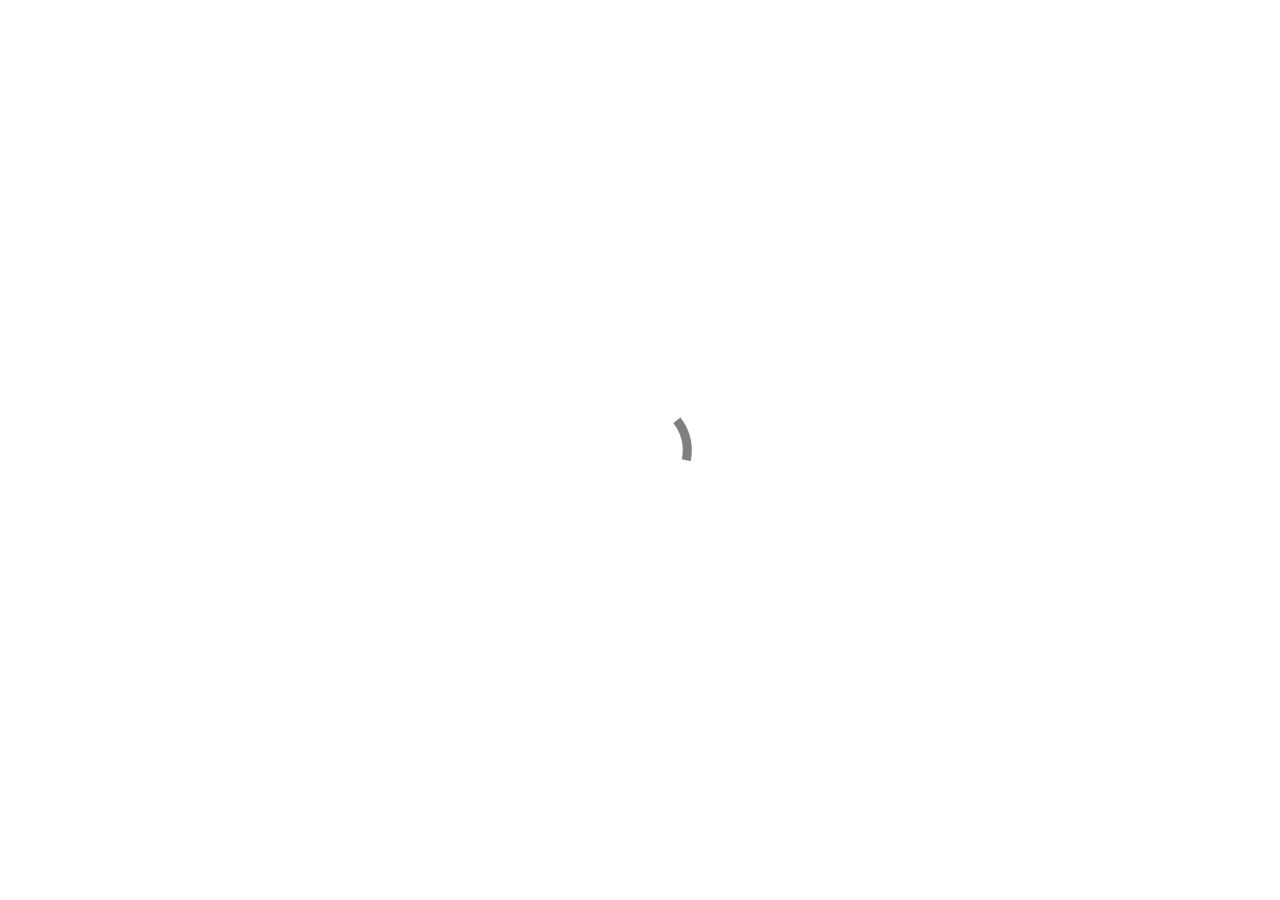
==== blog.html @ 2c0ac7b4 "First draft" ====
<!doctype html>
<html>
<head>
    <meta charset="utf-8">
    <meta name="keywords" content="">
    <meta name="description" content="">
    <meta name="viewport" content="width=device-width, initial-scale=1.0, viewport-fit=cover">
	<link rel="canonical" href="https://dev.pexip.com/blog.html">
	<meta name="robots" content="index, follow">
    <link rel="shortcut icon" type="image/png" href="favicon.png">
    
	<link rel="stylesheet" type="text/css" href="./css/bootstrap.min.css?7768">
	<link rel="stylesheet" type="text/css" href="style.css?1442">
	<link rel="stylesheet" type="text/css" href="./css/all.min.css">
	
    <title>Blog</title>


    
<!-- Analytics -->
 
<!-- Analytics END -->
    
</head>
<body>

<!-- Preloader -->
<div id="page-loading-blocs-notifaction" class="page-preloader"></div>
<!-- Preloader END -->


<!-- Main container -->
<div class="page-container">
    
<!-- header -->
<div class="bloc l-bloc" id="header">
	<div class="container bloc-sm">
		<div class="row">
			<div class="col">
				<nav class="navbar navbar-light row navbar-expand-md" role="navigation">
					<div class="container-fluid">
						<a class="navbar-brand " href="index.html"><img src="img/pexip_logo.png" alt="Pexip Logo" /></a>
						<button id="nav-toggle" type="button" class="ui-navbar-toggler navbar-toggler border-0 p-0 ms-auto me-md-0" aria-expanded="false" aria-label="Toggle navigation" data-bs-toggle="collapse" data-bs-target=".navbar-8372">
							<span class="navbar-toggler-icon"></span>
						</button>
						<div class="collapse navbar-collapse navbar-8372">
							<ul class="site-navigation nav navbar-nav ms-auto">
								<li class="nav-item">
									<a href="life.html" class="nav-link a-btn">Pexip Life</a>
								</li>
								<li class="nav-item">
									<a href="students.html" class="nav-link">Students</a>
								</li>
								<li class="nav-item">
									<a href="blog.html" class="nav-link">Blog</a>
								</li>
								<li class="nav-item">
									<a href="contact.html" class="nav-link">Contact</a>
								</li>
							</ul>
						</div>
					</div>
				</nav>
			</div>
		</div>
	</div>
</div>
<!-- header END -->

<!-- ScrollToTop Button -->
<a class="bloc-button btn btn-d scrollToTop" onclick="scrollToTarget('1',this)"><svg xmlns="http://www.w3.org/2000/svg" width="22" height="22" viewBox="0 0 32 32"><path class="scroll-to-top-btn-icon" d="M30,22.656l-14-13-14,13"/></svg></a>
<!-- ScrollToTop Button END-->


<!-- footer -->
<div class="bloc bgc-oxford-blue bg-hero d-bloc" id="footer">
	<div class="container bloc-lg">
		<div class="row">
			<div class="col-md-3 col-sm-6 order-lg-0 offset-lg-0 col-lg-3">
				<div><svg xmlns="http://www.w3.org/2000/svg" fill="#FFFFFF" stroke="rgba(0,0,0,0.0)" stroke-linecap="round" stroke-width="0" width="180" height="97" viewBox="0 0 360 97"><path d="M360 16.3646V4.95801H335.27V96.0024H360V84.5985H347.373V16.3646H360Z"></path><path d="M0 16.3646V4.95801H24.7303V96.0024H0V84.5985H12.6266V16.3646H0Z"></path><path d="M57.899 24.4417H70.3357V31.7591C72.7393 27.9977 78.384 22.7717 87.374 22.7717C100.648 22.7717 109.532 33.7465 109.532 50.47C109.532 67.0896 100.648 78.0643 87.374 78.0643C78.4907 78.0643 73.054 73.1531 70.6505 69.0743V78.5846V95.987H57.899V24.4417ZM96.2574 50.3608C96.2574 37.4013 90.6126 32.8022 83.1912 32.8022C75.4576 32.8022 70.021 38.6551 70.021 50.3608C70.021 62.1706 75.455 68.0234 83.1912 68.0234C90.6152 68.026 96.2574 63.427 96.2574 50.3608Z"></path><path d="M117.892 50.4673C117.892 33.8478 128.659 22.873 143.08 22.873C159.7 22.873 169.002 36.3554 167.329 53.6018H130.537C131.06 64.1578 136.704 68.0259 143.392 68.0259C150.814 68.0259 154.263 63.008 156.144 58.6197L167.641 62.904C164.296 70.9523 156.981 78.059 143.288 78.059C127.925 78.059 117.892 67.8178 117.892 50.4673ZM154.682 44.1956C154.263 36.5661 149.664 32.3859 143.08 32.3859C136.808 32.3859 131.897 36.6702 130.956 44.1956H154.682Z"></path><path d="M190.634 49.5254L172.344 24.4414H187.603L192.098 31.2359C194.921 35.4162 196.593 37.9264 198.474 40.6421C200.462 37.9238 202.028 35.5202 204.954 31.2359L209.657 24.4414H223.662L205.266 49.7361L224.916 76.4928H209.446L204.22 68.8633C201.398 64.579 199.307 61.5459 197.322 58.7261C195.126 61.8607 193.142 64.683 190.423 68.7592L185.197 76.4928H171.4L190.634 49.5254Z"></path><path d="M234.007 24.4414H246.655V76.4928H234.007V24.4414Z"></path><path d="M260.972 24.4415H273.409V31.7589C275.812 27.9974 281.457 22.7715 290.447 22.7715C303.721 22.7715 312.605 33.7462 312.605 50.4698C312.605 67.0893 303.721 78.0641 290.447 78.0641C281.564 78.0641 276.127 73.1529 273.724 69.0741V78.5843V95.9868H260.972V24.4415ZM299.33 50.3605C299.33 37.401 293.686 32.802 286.264 32.802C278.531 32.802 273.094 38.6548 273.094 50.3605C273.094 62.1703 278.528 68.0232 286.264 68.0232C293.688 68.0258 299.33 63.4267 299.33 50.3605Z"></path><path d="M240.331 15.8547C244.701 15.8547 248.26 12.2988 248.26 7.92607C248.26 3.55593 244.704 0 240.331 0C235.959 0 232.403 3.55593 232.403 7.92867C232.405 12.2988 235.961 15.8547 240.331 15.8547Z"></path></svg>
				</div>
				<div class="row voffset">
						<div class="col-6 col-sm-2">
							<div class="text-center">
								<a href="https://www.linkedin.com/company/pexip"><span class="icon-white none icon-md fab fa-linkedin"></span></a>
							</div>
						</div>
						<div class="col-6 col-sm-2 col">
							<div class="text-center">
								<a href="https://www.facebook.com/pexip/"><span class="fab fa-facebook-f icon-md icon-white"></span></a>
							</div>
						</div>
						<div class="col-6 col-sm-2">
							<div class="text-center">
								<a href="https://twitter.com/pexip"><span class="fab fa-twitter icon-md icon-white"></span></a>
							</div>
						</div>
						<div class="col-6 col-sm-2">
							<div class="text-center">
								<a href="https://blocsapp.com/"><span class="icon-md icon-white fab fa-youtube"></span></a>
							</div>
						</div>
						<div class="col-lg-2">
							<div class="text-center">
								<a href="mailto:engineering-careers@pexip.com"><span class="far fa-envelope icon-md icon-white"></span></a>
							</div>
						</div>
					</div>
			</div>
			<div class="offset-lg-2 col-lg-7">
					<div class="row">
						<div class="col">
							<img src="img/lazyload-ph.png" data-src="img/No%20BS.png" class="img-fluid mx-auto d-block lazyload" alt="No%20BS" />
							<h4 class="mg-md text-lg-center footer-pexip-way">
								No Bullshit
							</h4>
						</div>
						<div class="col">
							<img src="img/lazyload-ph.png" data-src="img/One%20Team.png" class="img-fluid mx-auto d-block lazyload" alt="One%20Team" />
							<h4 class="mg-md text-lg-center footer-pexip-way">
								One Team
							</h4>
						</div>
					</div>
					<div class="row">
						<div class="col">
							<img src="img/lazyload-ph.png" data-src="img/Freedom%20and%20Responsibility.png" class="img-fluid mx-auto d-block lazyload" alt="Freedom%20and%20Responsibility" />
							<h4 class="mg-md text-lg-center footer-pexip-way">
								Freedom and Responsibility
							</h4>
						</div>
						<div class="col">
							<img src="img/lazyload-ph.png" data-src="img/Fun%20and%20professional.png" class="img-fluid mx-auto d-block lazyload" alt="Fun%20and%20professional" />
							<h4 class="mg-md text-lg-center footer-pexip-way">
								Professional and Fun
							</h4>
						</div>
					</div>
				</div>
		</div>
	</div>
</div>
<!-- footer END -->

</div>
<!-- Main container END -->
    


<!-- Additional JS -->
<script src="./js/bootstrap.bundle.min.js?3637"></script>
<script src="./js/blocs.min.js?1207"></script>
<script src="./js/lazysizes.min.js" defer></script><!-- Additional JS END -->


</body>
</html>
---- style.css ----
/*-----------------------------------------------------------------------------------
	Pexip Engineering Careers
	About: A shiny new Blocs website.
	Author: Mike Hatfield
	Version: 1.0
	Built with Blocs
-----------------------------------------------------------------------------------*/
body{
	margin:0;
	padding:0;
    background:#FFFFFF;
    overflow-x:hidden;
    -webkit-font-smoothing: antialiased;
    -moz-osx-font-smoothing: grayscale;
}
.page-container{overflow: hidden;} /* Prevents unwanted scroll space when scroll FX used. */
a,button{transition: background .3s ease-in-out;outline: none!important;} /* Prevent blue selection glow on Chrome and Safari */
a:hover{text-decoration: none; cursor:pointer;}


/* Preloader */

.page-preloader{position: fixed;top: 0;bottom: 0;width: 100%;z-index:100000;background:#FFFFFF url("img/pageload-spinner.gif") no-repeat center center;animation-name: preloader-fade;animation-delay: 2s;animation-duration: 0.5s;animation-fill-mode: both;}
.preloader-complete{animation-delay:0.1s;}
@keyframes preloader-fade {0% {opacity: 1;visibility: visible;}100% {opacity: 0;visibility: hidden;}}

/* = Web Fonts
-------------------------------------------------------------- */

@font-face {
	font-family:'Whyte-Book';
	src: url('./fonts/Whyte-Book/Whyte-Book.woff2');
	src: url('./fonts/Whyte-Book/Whyte-Book.woff2') format('woff2'),
	url('./fonts/Whyte-Book/Whyte-Book.woff') format('woff'),
	url('./fonts/Whyte-Book/Whyte-Book.eot?#iefix') format('embedded-opentype'),
	url('./fonts/Whyte-Book/Whyte-Book.ttf') format('truetype');
	font-weight: normal;
	font-style: normal;
}

/* = Blocs
-------------------------------------------------------------- */

.bloc{
	width:100%;
	clear:both;
	background: 50% 50% no-repeat;
	padding:0 20px;
	-webkit-background-size: cover;
	-moz-background-size: cover;
	-o-background-size: cover;
	background-size: cover;
	position:relative;
	display:flex;
}
.bloc .container{
	padding-left:0;
	padding-right:0;
	position:relative;
}


/* Sizes */

.bloc-lg{
	padding:100px 20px;
}
.bloc-sm{
	padding:20px;
}


/* Dark theme */

.d-bloc{
	color:rgba(255,255,255,.7);
}
.d-bloc button:hover{
	color:rgba(255,255,255,.9);
}
.d-bloc .icon-round,.d-bloc .icon-square,.d-bloc .icon-rounded,.d-bloc .icon-semi-rounded-a,.d-bloc .icon-semi-rounded-b{
	border-color:rgba(255,255,255,.9);
}
.d-bloc .divider-h span{
	border-color:rgba(255,255,255,.2);
}
.d-bloc .a-btn,.d-bloc .navbar a, .d-bloc a .icon-sm, .d-bloc a .icon-md, .d-bloc a .icon-lg, .d-bloc a .icon-xl, .d-bloc h1 a, .d-bloc h2 a, .d-bloc h3 a, .d-bloc h4 a, .d-bloc h5 a, .d-bloc h6 a, .d-bloc p a{
	color:rgba(255,255,255,.6);
}
.d-bloc .a-btn:hover,.d-bloc .navbar a:hover,.d-bloc a:hover .icon-sm, .d-bloc a:hover .icon-md, .d-bloc a:hover .icon-lg, .d-bloc a:hover .icon-xl, .d-bloc h1 a:hover, .d-bloc h2 a:hover, .d-bloc h3 a:hover, .d-bloc h4 a:hover, .d-bloc h5 a:hover, .d-bloc h6 a:hover, .d-bloc p a:hover{
	color:rgba(255,255,255,1);
}
.d-bloc .navbar-toggle .icon-bar{
	background:rgba(255,255,255,1);
}
.d-bloc .btn-wire,.d-bloc .btn-wire:hover{
	color:rgba(255,255,255,1);
	border-color:rgba(255,255,255,1);
}
.d-bloc .card{
	color:rgba(0,0,0,.5);
}
.d-bloc .card button:hover{
	color:rgba(0,0,0,.7);
}
.d-bloc .card icon{
	border-color:rgba(0,0,0,.7);
}
.d-bloc .card .divider-h span{
	border-color:rgba(0,0,0,.1);
}
.d-bloc .card .a-btn{
	color:rgba(0,0,0,.6);
}
.d-bloc .card .a-btn:hover{
	color:rgba(0,0,0,1);
}
.d-bloc .card .btn-wire, .d-bloc .card .btn-wire:hover{
	color:rgba(0,0,0,.7);
	border-color:rgba(0,0,0,.3);
}


/* Light theme */

.d-bloc .card,.l-bloc{
	color:rgba(0,0,0,.5);
}
.d-bloc .card button:hover,.l-bloc button:hover{
	color:rgba(0,0,0,.7);
}
.l-bloc .icon-round,.l-bloc .icon-square,.l-bloc .icon-rounded,.l-bloc .icon-semi-rounded-a,.l-bloc .icon-semi-rounded-b{
	border-color:rgba(0,0,0,.7);
}
.d-bloc .card .divider-h span,.l-bloc .divider-h span{
	border-color:rgba(0,0,0,.1);
}
.d-bloc .card .a-btn,.l-bloc .a-btn,.l-bloc .navbar a,.l-bloc a .icon-sm, .l-bloc a .icon-md, .l-bloc a .icon-lg, .l-bloc a .icon-xl, .l-bloc h1 a, .l-bloc h2 a, .l-bloc h3 a, .l-bloc h4 a, .l-bloc h5 a, .l-bloc h6 a, .l-bloc p a{
	color:rgba(0,0,0,.6);
}
.d-bloc .card .a-btn:hover,.l-bloc .a-btn:hover,.l-bloc .navbar a:hover, .l-bloc a:hover .icon-sm, .l-bloc a:hover .icon-md, .l-bloc a:hover .icon-lg, .l-bloc a:hover .icon-xl, .l-bloc h1 a:hover, .l-bloc h2 a:hover, .l-bloc h3 a:hover, .l-bloc h4 a:hover, .l-bloc h5 a:hover, .l-bloc h6 a:hover, .l-bloc p a:hover{
	color:rgba(0,0,0,1);
}
.l-bloc .navbar-toggle .icon-bar{
	color:rgba(0,0,0,.6);
}
.d-bloc .card .btn-wire,.d-bloc .card .btn-wire:hover,.l-bloc .btn-wire,.l-bloc .btn-wire:hover{
	color:rgba(0,0,0,.7);
	border-color:rgba(0,0,0,.3);
}

/* Row Margin Offsets */

.voffset{
	margin-top:30px;
}


/* = NavBar
-------------------------------------------------------------- */

/* Handle Multi Level Navigation */
.dropdown-menu .dropdown-menu{
	border:none}
@media (min-width:576px){
	
.navbar-expand-sm .dropdown-menu .dropdown-menu{
	border:1px solid rgba(0,0,0,.15);
	position:absolute;
	left:100%;
	top:-7px}.navbar-expand-sm .dropdown-menu .submenu-left{
	right:100%;
	left:auto}}@media (min-width:768px){
	.navbar-expand-md .dropdown-menu .dropdown-menu{
	border:1px solid rgba(0,0,0,.15);
	border:1px solid rgba(0,0,0,.15);
	position:absolute;
	left:100%;
	top:-7px}.navbar-expand-md .dropdown-menu .submenu-left{
	right:100%;
	left:auto}}@media (min-width:992px){
	.navbar-expand-lg .dropdown-menu .dropdown-menu{
	border:1px solid rgba(0,0,0,.15);
	position:absolute;
	left:100%;
	top:-7px}.navbar-expand-lg .dropdown-menu .submenu-left{
	right:100%;
	left:auto}
}
/* = Bric adjustment margins
-------------------------------------------------------------- */

.mg-clear{
	margin:0;
}
.mg-sm{
	margin-top:10px;
	margin-bottom:5px;
}
.mg-md{
	margin-top:10px;
	margin-bottom:20px;
}

/* = Buttons
-------------------------------------------------------------- */

.btn-d,.btn-d:hover,.btn-d:focus{
	color:#FFF;
	background:rgba(0,0,0,.3);
}

/* Prevent ugly blue glow on chrome and safari */
button{
	outline: none!important;
}


/* = Icons
-------------------------------------------------------------- */
.icon-md{
	font-size:30px!important;
}
.icon-round{
	margin:0 auto;
	border:2px solid transparent;
	border-radius: 50%;
	padding: 32px 30px 26px 30px;
	min-width:80px;
}
.icon-round.icon-md,.icon-square.icon-md,.icon-rounded.icon-md{
	min-width: 92px;
}
.icon-round.icon-lg,.icon-square.icon-lg,.icon-rounded.icon-lg{
	min-width: 122px;
}
.icon-round.icon-xl,.icon-square.icon-xl,.icon-rounded.icon-xl{
	min-width: 162px;
}




/* = Masonary
-------------------------------------------------------------- */
.card-columns .card {
	margin-bottom: 0.75rem;
}
@media (min-width: 576px) {
	.card-columns {
	-webkit-column-count: 3;
	-moz-column-count: 3;
	column-count: 3;
	-webkit-column-gap: 1.25rem;
	-moz-column-gap: 1.25rem;
	column-gap: 1.25rem;
	orphans: 1;
	widows: 1;
}
.card-columns .card {
	display: inline-block;
	width: 100%;
}
}




/* ScrollToTop button */

.scrollToTop{
	width:36px;
	height:36px;
	padding:5px;
	position:fixed;
	bottom:20px;
	right:20px;
	opacity:0;
	z-index:999;
	transition: all .3s ease-in-out;
	pointer-events:none;
}
.showScrollTop{
	opacity: 1;
	pointer-events:all;
}
.scroll-to-top-btn-icon{
	fill: none;
	stroke: #fff;
	stroke-width: 2px;
	fill-rule: evenodd;
	stroke-linecap:round;
}
/* = Lightbox
-------------------------------------------------------------- */

a[data-lightbox]{
	position: relative;
	display: block;
	text-align: center;
}
a[data-lightbox]:hover::before{
	content:"+";
	font-family: "HelveticaNeue-Light", "Helvetica Neue Light", "Helvetica Neue", Helvetica, Arial;
	font-size:32px;
	line-height: 42px;
	width:50px;
	height:50px;
	margin-left:-25px;
	border-radius: 50%;
	background:rgba(0,0,0,.5);
	color:#FFF;
	font-weight:100;
	z-index: 1;
	position: absolute;
	top: 50%;
	left: 50%;
	transform: translateY(-50%);
	-webkit-transform: translateY(-50%);
}
a[data-lightbox]:hover img{
	opacity: 0.6;
	-webkit-animation-fill-mode: none;
	animation-fill-mode:none;
}
.lightbox-caption{
	padding: 20px;
	color: #FFF;
	background: rgba(0,0,0,.5);
	position: absolute;
	left: 15px;
	right: 15px;
	bottom: 5px;
}
.close-lightbox:hover,.next-lightbox:hover, .prev-lightbox:hover{
	background:rgba(0,0,0,.5);
}
.next-lightbox, .prev-lightbox,.close-lightbox{
	position: absolute;
	padding:6px;
	background:rgba(0,0,0,.3);
	line-height:0;
	transition: background .2s ease-in-out;
	border-radius:.25rem;
	border:none;
	z-index:20;
}
.next-lightbox, .prev-lightbox{
	top:45%;
}
.close-lightbox{
	top:20px;
	right:20px;
}
.next-lightbox{
	right:25px;
}
.prev-lightbox{
	left:25px;
}
.lightbox-prev-icon,.lightbox-next-icon,.lightbox-close-icon{
	fill:none;
	stroke: #fff;
	stroke-width: 3px;
	fill-rule: evenodd;
	stroke-linecap:round;
}
.lightbox-close-svg{
	pointer-events:none;
}

/* = Custom Styling
-------------------------------------------------------------- */

h1,h2,h3,h4,h5,h6,p,label,.btn,a{
	font-family:"Whyte-Book";
	color:#052237!important;
}
.container{
	max-width:1140px;
}
.navbar-brand img{
	width:270px;
}
.footer svg{
	fill:#FFFFFF;
}
.footer-pexip-way{
	color:#FFFFFF!important;
	font-family:"Whyte-Book";
}
.img-style{
	height:375px;
}

/* = Colour
-------------------------------------------------------------- */

/* Background colour styles */

.bgc-black{
	background-color:rgba(0,0,0,0.10);
}
.bgc-oxford-blue{
	background-color:#062238;
}

/* Button colour styles */

.btn-medium-turquoise{
	background:#5FD4D9;
	color:#FFFFFF!important;
}
.btn-medium-turquoise:hover{
	background:#4caaae!important;
	color:#FFFFFF!important;
}

/* Icon colour styles */

.icon-oxford-blue{
	color:#062238!important;
	border-color:#062238!important;
}
.icon-white{
	color:#FFFFFF!important;
	border-color:#FFFFFF!important;
}

/* Bloc image backgrounds */

.bg-hero{
	background-image:url("img/hero.png");
}

/* = Custom Bric Data
-------------------------------------------------------------- */



/* = Bloc Padding Multi Breakpoint
-------------------------------------------------------------- */

@media (min-width: 576px) {
    .bloc-xxl-sm{padding:200px 20px;}
    .bloc-xl-sm{padding:150px 20px;}
    .bloc-lg-sm{padding:100px 20px;}
    .bloc-md-sm{padding:50px 20px;}
    .bloc-sm-sm{padding:20px;}
    .bloc-no-padding-sm{padding:0 20px;}
}
@media (min-width: 768px) {
    .bloc-xxl-md{padding:200px 20px;}
    .bloc-xl-md{padding:150px 20px;}
    .bloc-lg-md{padding:100px 20px;}
    .bloc-md-md{padding:50px 20px;}
    .bloc-sm-md{padding:20px 20px;}
    .bloc-no-padding-md{padding:0 20px;}
}
@media (min-width: 992px) {
    .bloc-xxl-lg{padding:200px 20px;}
    .bloc-xl-lg{padding:150px 20px;}
    .bloc-lg-lg{padding:100px 20px;}
    .bloc-md-lg{padding:50px 20px;}
    .bloc-sm-lg{padding:20px;}
    .bloc-no-padding-lg{padding:0 20px;}
}


/* = Mobile adjustments 
-------------------------------------------------------------- */
@media (max-width: 1024px)
{
    .bloc.full-width-bloc, .bloc-tile-2.full-width-bloc .container, .bloc-tile-3.full-width-bloc .container, .bloc-tile-4.full-width-bloc .container{
        padding-left: 0; 
        padding-right: 0;  
    }
}
@media (max-width: 991px)
{
    .container{width:100%;}
    .bloc{padding-left: constant(safe-area-inset-left);padding-right: constant(safe-area-inset-right);} /* iPhone X Notch Support*/
    .bloc-group, .bloc-group .bloc{display:block;width:100%;}
}
@media (max-width: 767px)
{
    .bloc-tile-2 .container, .bloc-tile-3 .container, .bloc-tile-4 .container{
        padding-left:0;padding-right:0;
    }
    .btn-dwn{
       display:none; 
    }
    .voffset{
        margin-top:5px;
    }
    .voffset-md{
        margin-top:20px;
    }
    .voffset-lg{
        margin-top:30px;
    }
    form{
        padding:5px;
    }
    .close-lightbox{
        display:inline-block;
    }
    .blocsapp-device-iphone5{
	   background-size: 216px 425px;
	   padding-top:60px;
	   width:216px;
	   height:425px;
    }
    .blocsapp-device-iphone5 img{
	   width: 180px;
	   height: 320px;
    }
}

@media (max-width: 991px){
	.mt-md-0{
	}
	.mt-md-4{
	}
	
}

@media (max-width: 575px){
	.mt-1{
	}
	
}
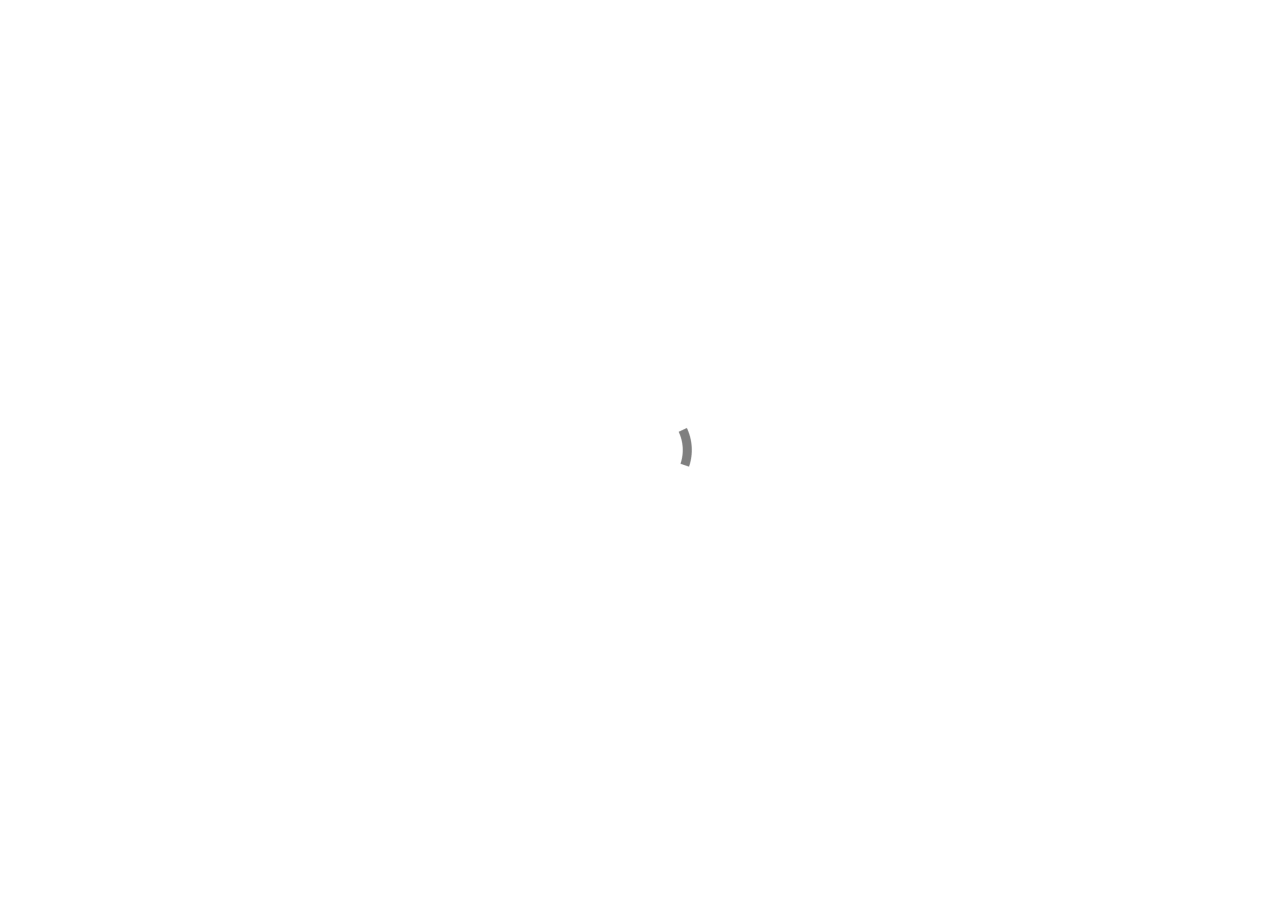
==== commit 84d0b09d: "Remove Lightbox from benefits section" ====
--- a/blog.html
+++ b/blog.html
@@ -9,8 +9,8 @@
 	<meta name="robots" content="index, follow">
     <link rel="shortcut icon" type="image/png" href="favicon.png">
     
-	<link rel="stylesheet" type="text/css" href="./css/bootstrap.min.css?7768">
-	<link rel="stylesheet" type="text/css" href="style.css?1442">
+	<link rel="stylesheet" type="text/css" href="./css/bootstrap.min.css?4764">
+	<link rel="stylesheet" type="text/css" href="style.css?9838">
 	<link rel="stylesheet" type="text/css" href="./css/all.min.css">
 	
     <title>Blog</title>
@@ -39,7 +39,7 @@
 			<div class="col">
 				<nav class="navbar navbar-light row navbar-expand-md" role="navigation">
 					<div class="container-fluid">
-						<a class="navbar-brand " href="index.html"><img src="img/pexip_logo.png" alt="Pexip Logo" /></a>
+						<a class="navbar-brand" href="index.html"><img src="img/pexip_logo.png" alt="Pexip Logo" /></a>
 						<button id="nav-toggle" type="button" class="ui-navbar-toggler navbar-toggler border-0 p-0 ms-auto me-md-0" aria-expanded="false" aria-label="Toggle navigation" data-bs-toggle="collapse" data-bs-target=".navbar-8372">
 							<span class="navbar-toggler-icon"></span>
 						</button>
@@ -148,8 +148,8 @@
 
 
 <!-- Additional JS -->
-<script src="./js/bootstrap.bundle.min.js?3637"></script>
-<script src="./js/blocs.min.js?1207"></script>
+<script src="./js/bootstrap.bundle.min.js?7752"></script>
+<script src="./js/blocs.min.js?1979"></script>
 <script src="./js/lazysizes.min.js" defer></script><!-- Additional JS END -->
 
 
--- a/style.css
+++ b/style.css
@@ -291,83 +291,6 @@
 	fill-rule: evenodd;
 	stroke-linecap:round;
 }
-/* = Lightbox
--------------------------------------------------------------- */
-
-a[data-lightbox]{
-	position: relative;
-	display: block;
-	text-align: center;
-}
-a[data-lightbox]:hover::before{
-	content:"+";
-	font-family: "HelveticaNeue-Light", "Helvetica Neue Light", "Helvetica Neue", Helvetica, Arial;
-	font-size:32px;
-	line-height: 42px;
-	width:50px;
-	height:50px;
-	margin-left:-25px;
-	border-radius: 50%;
-	background:rgba(0,0,0,.5);
-	color:#FFF;
-	font-weight:100;
-	z-index: 1;
-	position: absolute;
-	top: 50%;
-	left: 50%;
-	transform: translateY(-50%);
-	-webkit-transform: translateY(-50%);
-}
-a[data-lightbox]:hover img{
-	opacity: 0.6;
-	-webkit-animation-fill-mode: none;
-	animation-fill-mode:none;
-}
-.lightbox-caption{
-	padding: 20px;
-	color: #FFF;
-	background: rgba(0,0,0,.5);
-	position: absolute;
-	left: 15px;
-	right: 15px;
-	bottom: 5px;
-}
-.close-lightbox:hover,.next-lightbox:hover, .prev-lightbox:hover{
-	background:rgba(0,0,0,.5);
-}
-.next-lightbox, .prev-lightbox,.close-lightbox{
-	position: absolute;
-	padding:6px;
-	background:rgba(0,0,0,.3);
-	line-height:0;
-	transition: background .2s ease-in-out;
-	border-radius:.25rem;
-	border:none;
-	z-index:20;
-}
-.next-lightbox, .prev-lightbox{
-	top:45%;
-}
-.close-lightbox{
-	top:20px;
-	right:20px;
-}
-.next-lightbox{
-	right:25px;
-}
-.prev-lightbox{
-	left:25px;
-}
-.lightbox-prev-icon,.lightbox-next-icon,.lightbox-close-icon{
-	fill:none;
-	stroke: #fff;
-	stroke-width: 3px;
-	fill-rule: evenodd;
-	stroke-linecap:round;
-}
-.lightbox-close-svg{
-	pointer-events:none;
-}
 
 /* = Custom Styling
 -------------------------------------------------------------- */
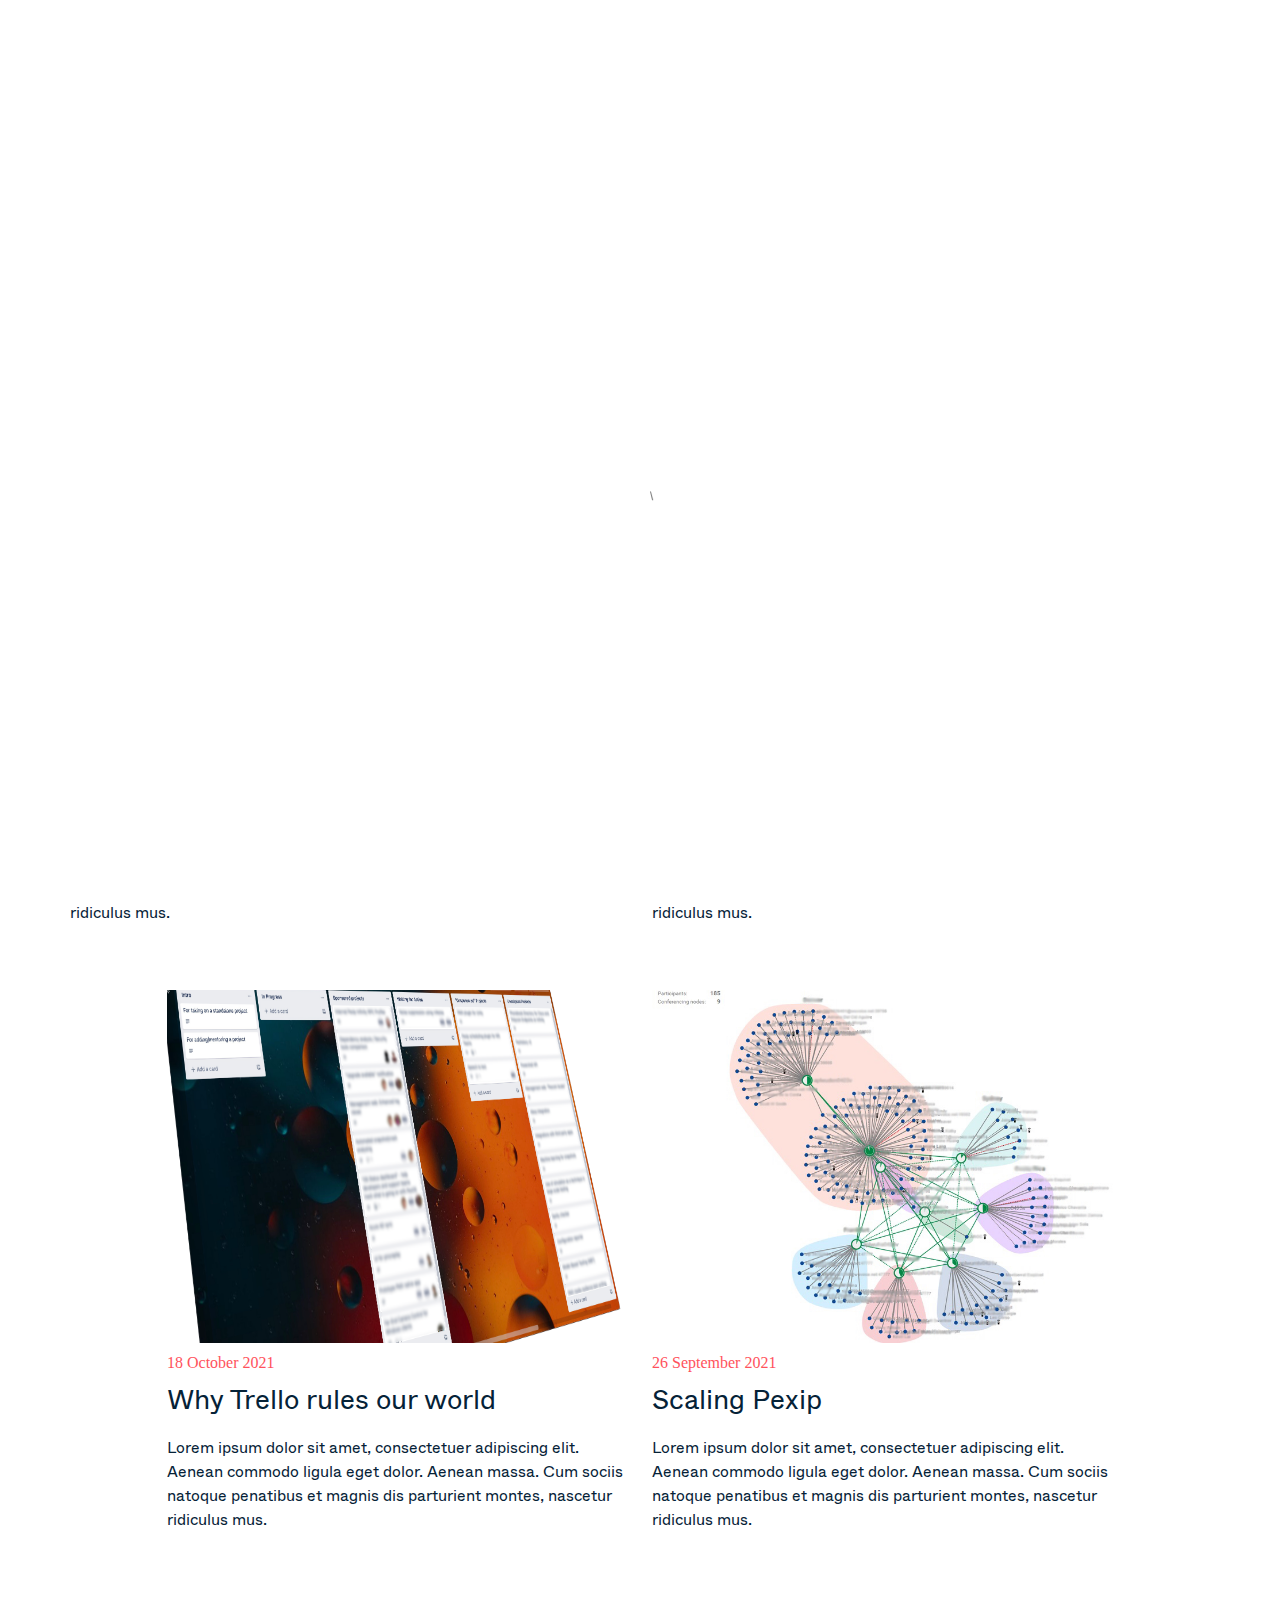
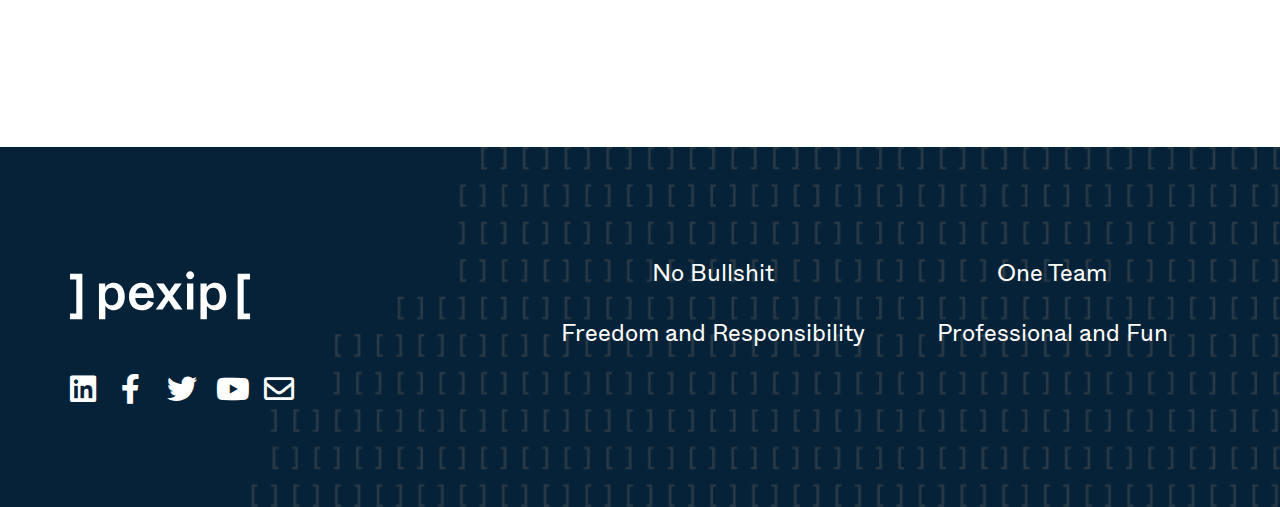
==== commit 67b962fe: "Blog mockup" ====
--- a/blog.html
+++ b/blog.html
@@ -9,8 +9,8 @@
 	<meta name="robots" content="index, follow">
     <link rel="shortcut icon" type="image/png" href="favicon.png">
     
-	<link rel="stylesheet" type="text/css" href="./css/bootstrap.min.css?4764">
-	<link rel="stylesheet" type="text/css" href="style.css?9838">
+	<link rel="stylesheet" type="text/css" href="./css/bootstrap.min.css?6813">
+	<link rel="stylesheet" type="text/css" href="style.css?4460">
 	<link rel="stylesheet" type="text/css" href="./css/all.min.css">
 	
     <title>Blog</title>
@@ -67,6 +67,90 @@
 </div>
 <!-- header END -->
 
+<!-- bloc-14 -->
+<div class="bloc l-bloc" id="bloc-14">
+	<div class="container bloc-lg bloc-md-lg">
+		<div class="row">
+			<div class="col">
+				<h1 class="mg-md">
+					Pexip Engineering Blog
+				</h1>
+			</div>
+		</div>
+	</div>
+</div>
+<!-- bloc-14 END -->
+
+<!-- bloc-14 -->
+<div class="bloc l-bloc" id="bloc-14">
+	<div class="container bloc-lg bloc-no-padding-lg ">
+		<div class="row voffset-md">
+			<div class="col-md-4 col-lg-5 offset-lg-0">
+				<img src="img/lazyload-ph.png" data-src="img/Pexip%20scale%20anonymized.png" class="img-fluid mx-auto d-block lazyload" alt="placeholder image" />
+				<h6 class="mg-md h6-style">
+					22 November 2021
+				</h6>
+				<h3 class="mg-md">
+					Scaling Pexip
+				</h3>
+				<p>
+					Lorem ipsum dolor sit amet, consectetuer adipiscing elit. Aenean commodo ligula eget dolor. Aenean massa. Cum sociis natoque penatibus et magnis dis parturient montes, nascetur ridiculus mus.
+				</p>
+			</div>
+			<div class="col-md-4 col-lg-5 offset-lg-1">
+				<img src="img/lazyload-ph.png" data-src="img/intern_projects.png" class="img-fluid mx-auto d-block img-intern-projec-style lazyload" alt="placeholder image" />
+				<h6 class="mg-md h6-style">
+					3 November 2021
+				</h6>
+				<h3 class="mg-md">
+					Why Trello rules our world
+				</h3>
+				<p>
+					Lorem ipsum dolor sit amet, consectetuer adipiscing elit. Aenean commodo ligula eget dolor. Aenean massa. Cum sociis natoque penatibus et magnis dis parturient montes, nascetur ridiculus mus.
+				</p>
+			</div>
+		</div>
+		<div class="row voffset-md">
+			<div class="col-md-4 col-lg-5 offset-lg-1">
+				<img src="img/lazyload-ph.png" data-src="img/intern_projects.png" class="img-fluid mx-auto d-block img-intern-projec-style lazyload" alt="placeholder image" />
+				<h6 class="mg-md h6-style">
+					18 October 2021
+				</h6>
+				<h3 class="mg-md">
+					Why Trello rules our world
+				</h3>
+				<p>
+					Lorem ipsum dolor sit amet, consectetuer adipiscing elit. Aenean commodo ligula eget dolor. Aenean massa. Cum sociis natoque penatibus et magnis dis parturient montes, nascetur ridiculus mus.
+				</p>
+			</div>
+			<div class="col-md-4 col-lg-5 offset-lg-0">
+				<img src="img/lazyload-ph.png" data-src="img/Pexip%20scale%20anonymized.png" class="img-fluid mx-auto d-block lazyload" alt="placeholder image" />
+				<h6 class="mg-md h6-style">
+					26 September 2021
+				</h6>
+				<h3 class="mg-md">
+					Scaling Pexip
+				</h3>
+				<p>
+					Lorem ipsum dolor sit amet, consectetuer adipiscing elit. Aenean commodo ligula eget dolor. Aenean massa. Cum sociis natoque penatibus et magnis dis parturient montes, nascetur ridiculus mus.
+				</p>
+			</div>
+		</div>
+	</div>
+</div>
+<!-- bloc-14 END -->
+
+<!-- bloc-16 -->
+<div class="bloc l-bloc" id="bloc-16">
+	<div class="container bloc-lg">
+		<div class="row">
+			<div class="col">
+			</div>
+		</div>
+	</div>
+</div>
+<!-- bloc-16 END -->
+
 <!-- ScrollToTop Button -->
 <a class="bloc-button btn btn-d scrollToTop" onclick="scrollToTarget('1',this)"><svg xmlns="http://www.w3.org/2000/svg" width="22" height="22" viewBox="0 0 32 32"><path class="scroll-to-top-btn-icon" d="M30,22.656l-14-13-14,13"/></svg></a>
 <!-- ScrollToTop Button END-->
@@ -148,8 +232,8 @@
 
 
 <!-- Additional JS -->
-<script src="./js/bootstrap.bundle.min.js?7752"></script>
-<script src="./js/blocs.min.js?1979"></script>
+<script src="./js/bootstrap.bundle.min.js?6787"></script>
+<script src="./js/blocs.min.js?5447"></script>
 <script src="./js/lazysizes.min.js" defer></script><!-- Additional JS END -->
 
 
--- a/style.css
+++ b/style.css
@@ -153,6 +153,9 @@
 
 .voffset{
 	margin-top:30px;
+}
+.voffset-md{
+	margin-top:50px;
 }
 
 
@@ -305,15 +308,20 @@
 .navbar-brand img{
 	width:270px;
 }
-.footer svg{
-	fill:#FFFFFF;
-}
 .footer-pexip-way{
 	color:#FFFFFF!important;
 	font-family:"Whyte-Book";
 }
 .img-style{
 	height:375px;
+}
+.img-intern-projec-style{
+	height:353px;
+}
+.h6-style{
+	color:#FF525C!important;
+	font-family:"Whyte-Medium";
+	margin-bottom:0px;
 }
 
 /* = Colour
@@ -441,16 +449,11 @@
 }
 
 @media (max-width: 991px){
-	.mt-md-0{
-	}
-	.mt-md-4{
+	
+	/* MD Row Margin Offsets */
+	.voffset-md{
+		margin-top:30px;
 	}
 	
 }
 
-@media (max-width: 575px){
-	.mt-1{
-	}
-	
-}
-
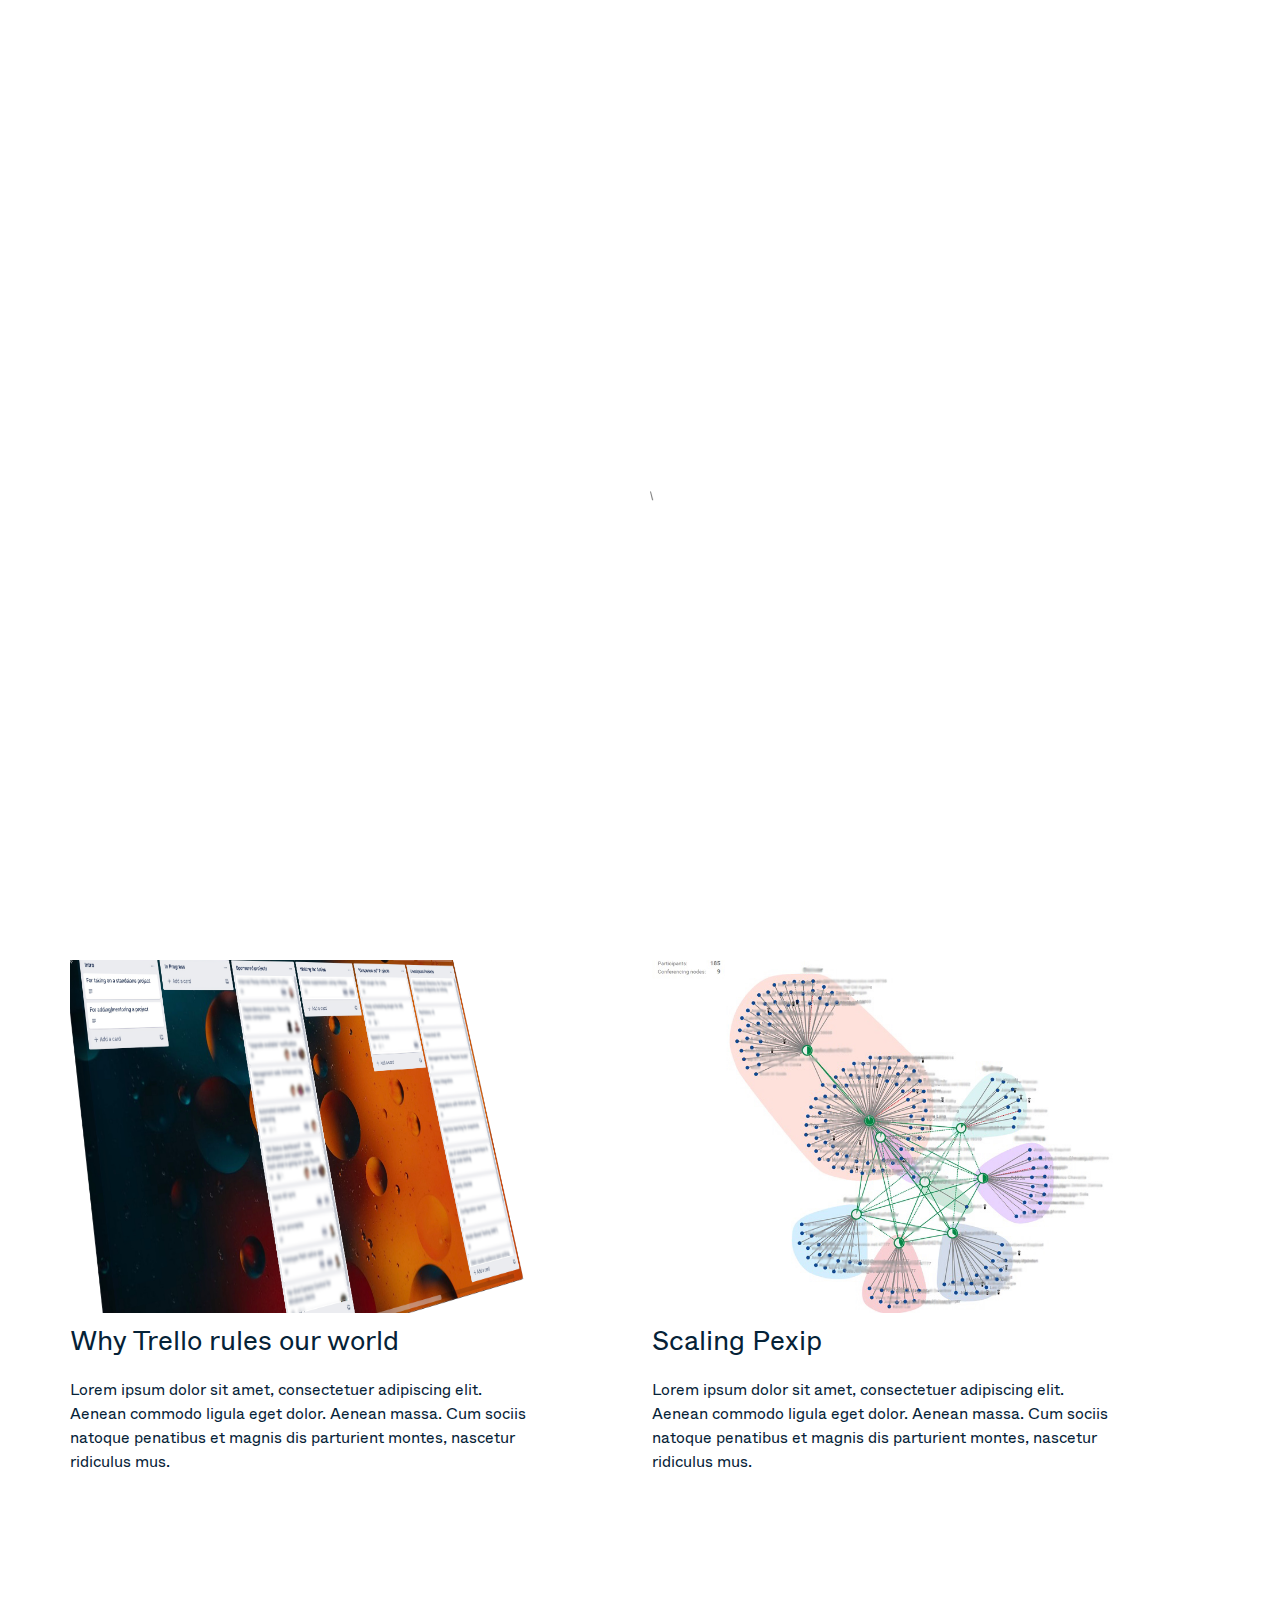
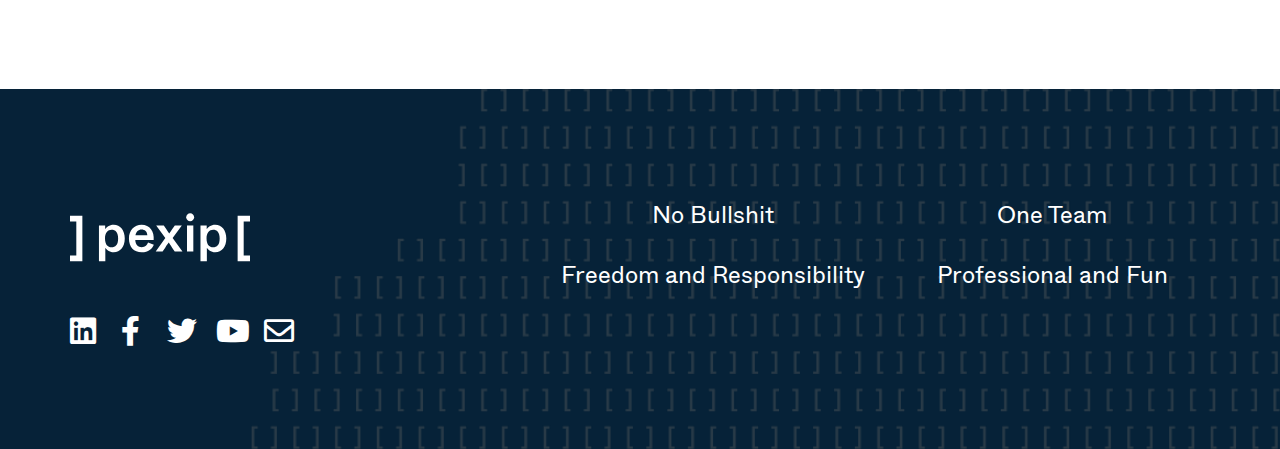
==== commit def9bcba: "Update h1 page headers to use Whyte-Medium" ====
--- a/blog.html
+++ b/blog.html
@@ -9,8 +9,8 @@
 	<meta name="robots" content="index, follow">
     <link rel="shortcut icon" type="image/png" href="favicon.png">
     
-	<link rel="stylesheet" type="text/css" href="./css/bootstrap.min.css?6813">
-	<link rel="stylesheet" type="text/css" href="style.css?4460">
+	<link rel="stylesheet" type="text/css" href="./css/bootstrap.min.css?944">
+	<link rel="stylesheet" type="text/css" href="style.css?4562">
 	<link rel="stylesheet" type="text/css" href="./css/all.min.css">
 	
     <title>Blog</title>
@@ -72,7 +72,7 @@
 	<div class="container bloc-lg bloc-md-lg">
 		<div class="row">
 			<div class="col">
-				<h1 class="mg-md">
+				<h1 class="mg-md h1-style">
 					Pexip Engineering Blog
 				</h1>
 			</div>
@@ -83,13 +83,10 @@
 
 <!-- bloc-14 -->
 <div class="bloc l-bloc" id="bloc-14">
-	<div class="container bloc-lg bloc-no-padding-lg ">
+	<div class="container bloc-lg bloc-no-padding-lg">
 		<div class="row voffset-md">
 			<div class="col-md-4 col-lg-5 offset-lg-0">
 				<img src="img/lazyload-ph.png" data-src="img/Pexip%20scale%20anonymized.png" class="img-fluid mx-auto d-block lazyload" alt="placeholder image" />
-				<h6 class="mg-md h6-style">
-					22 November 2021
-				</h6>
 				<h3 class="mg-md">
 					Scaling Pexip
 				</h3>
@@ -99,9 +96,6 @@
 			</div>
 			<div class="col-md-4 col-lg-5 offset-lg-1">
 				<img src="img/lazyload-ph.png" data-src="img/intern_projects.png" class="img-fluid mx-auto d-block img-intern-projec-style lazyload" alt="placeholder image" />
-				<h6 class="mg-md h6-style">
-					3 November 2021
-				</h6>
 				<h3 class="mg-md">
 					Why Trello rules our world
 				</h3>
@@ -111,23 +105,17 @@
 			</div>
 		</div>
 		<div class="row voffset-md">
+			<div class="col-md-4 col-lg-5 offset-lg-0">
+				<img src="img/lazyload-ph.png" data-src="img/intern_projects.png" class="img-fluid mx-auto d-block img-intern-projec-style lazyload" alt="placeholder image" />
+				<h3 class="mg-md">
+					Why Trello rules our world
+				</h3>
+				<p>
+					Lorem ipsum dolor sit amet, consectetuer adipiscing elit. Aenean commodo ligula eget dolor. Aenean massa. Cum sociis natoque penatibus et magnis dis parturient montes, nascetur ridiculus mus.
+				</p>
+			</div>
 			<div class="col-md-4 col-lg-5 offset-lg-1">
-				<img src="img/lazyload-ph.png" data-src="img/intern_projects.png" class="img-fluid mx-auto d-block img-intern-projec-style lazyload" alt="placeholder image" />
-				<h6 class="mg-md h6-style">
-					18 October 2021
-				</h6>
-				<h3 class="mg-md">
-					Why Trello rules our world
-				</h3>
-				<p>
-					Lorem ipsum dolor sit amet, consectetuer adipiscing elit. Aenean commodo ligula eget dolor. Aenean massa. Cum sociis natoque penatibus et magnis dis parturient montes, nascetur ridiculus mus.
-				</p>
-			</div>
-			<div class="col-md-4 col-lg-5 offset-lg-0">
 				<img src="img/lazyload-ph.png" data-src="img/Pexip%20scale%20anonymized.png" class="img-fluid mx-auto d-block lazyload" alt="placeholder image" />
-				<h6 class="mg-md h6-style">
-					26 September 2021
-				</h6>
 				<h3 class="mg-md">
 					Scaling Pexip
 				</h3>
@@ -232,8 +220,8 @@
 
 
 <!-- Additional JS -->
-<script src="./js/bootstrap.bundle.min.js?6787"></script>
-<script src="./js/blocs.min.js?5447"></script>
+<script src="./js/bootstrap.bundle.min.js?4199"></script>
+<script src="./js/blocs.min.js?3383"></script>
 <script src="./js/lazysizes.min.js" defer></script><!-- Additional JS END -->
 
 
--- a/style.css
+++ b/style.css
@@ -1,6 +1,6 @@
 /*-----------------------------------------------------------------------------------
 	Pexip Engineering Careers
-	About: A shiny new Blocs website.
+	About: Pexip Engineering
 	Author: Mike Hatfield
 	Version: 1.0
 	Built with Blocs
@@ -34,6 +34,17 @@
 	url('./fonts/Whyte-Book/Whyte-Book.woff') format('woff'),
 	url('./fonts/Whyte-Book/Whyte-Book.eot?#iefix') format('embedded-opentype'),
 	url('./fonts/Whyte-Book/Whyte-Book.ttf') format('truetype');
+	font-weight: normal;
+	font-style: normal;
+}
+
+@font-face {
+	font-family:'Whyte-Medium';
+	src: url('./fonts/Whyte-Medium/Whyte-Medium.woff2');
+	src: url('./fonts/Whyte-Medium/Whyte-Medium.woff2') format('woff2'),
+	url('./fonts/Whyte-Medium/Whyte-Medium.woff') format('woff'),
+	url('./fonts/Whyte-Medium/Whyte-Medium.eot?#iefix') format('embedded-opentype'),
+	url('./fonts/Whyte-Medium/Whyte-Medium.ttf') format('truetype');
 	font-weight: normal;
 	font-style: normal;
 }
@@ -318,10 +329,8 @@
 .img-intern-projec-style{
 	height:353px;
 }
-.h6-style{
-	color:#FF525C!important;
+.h1-style{
 	font-family:"Whyte-Medium";
-	margin-bottom:0px;
 }
 
 /* = Colour
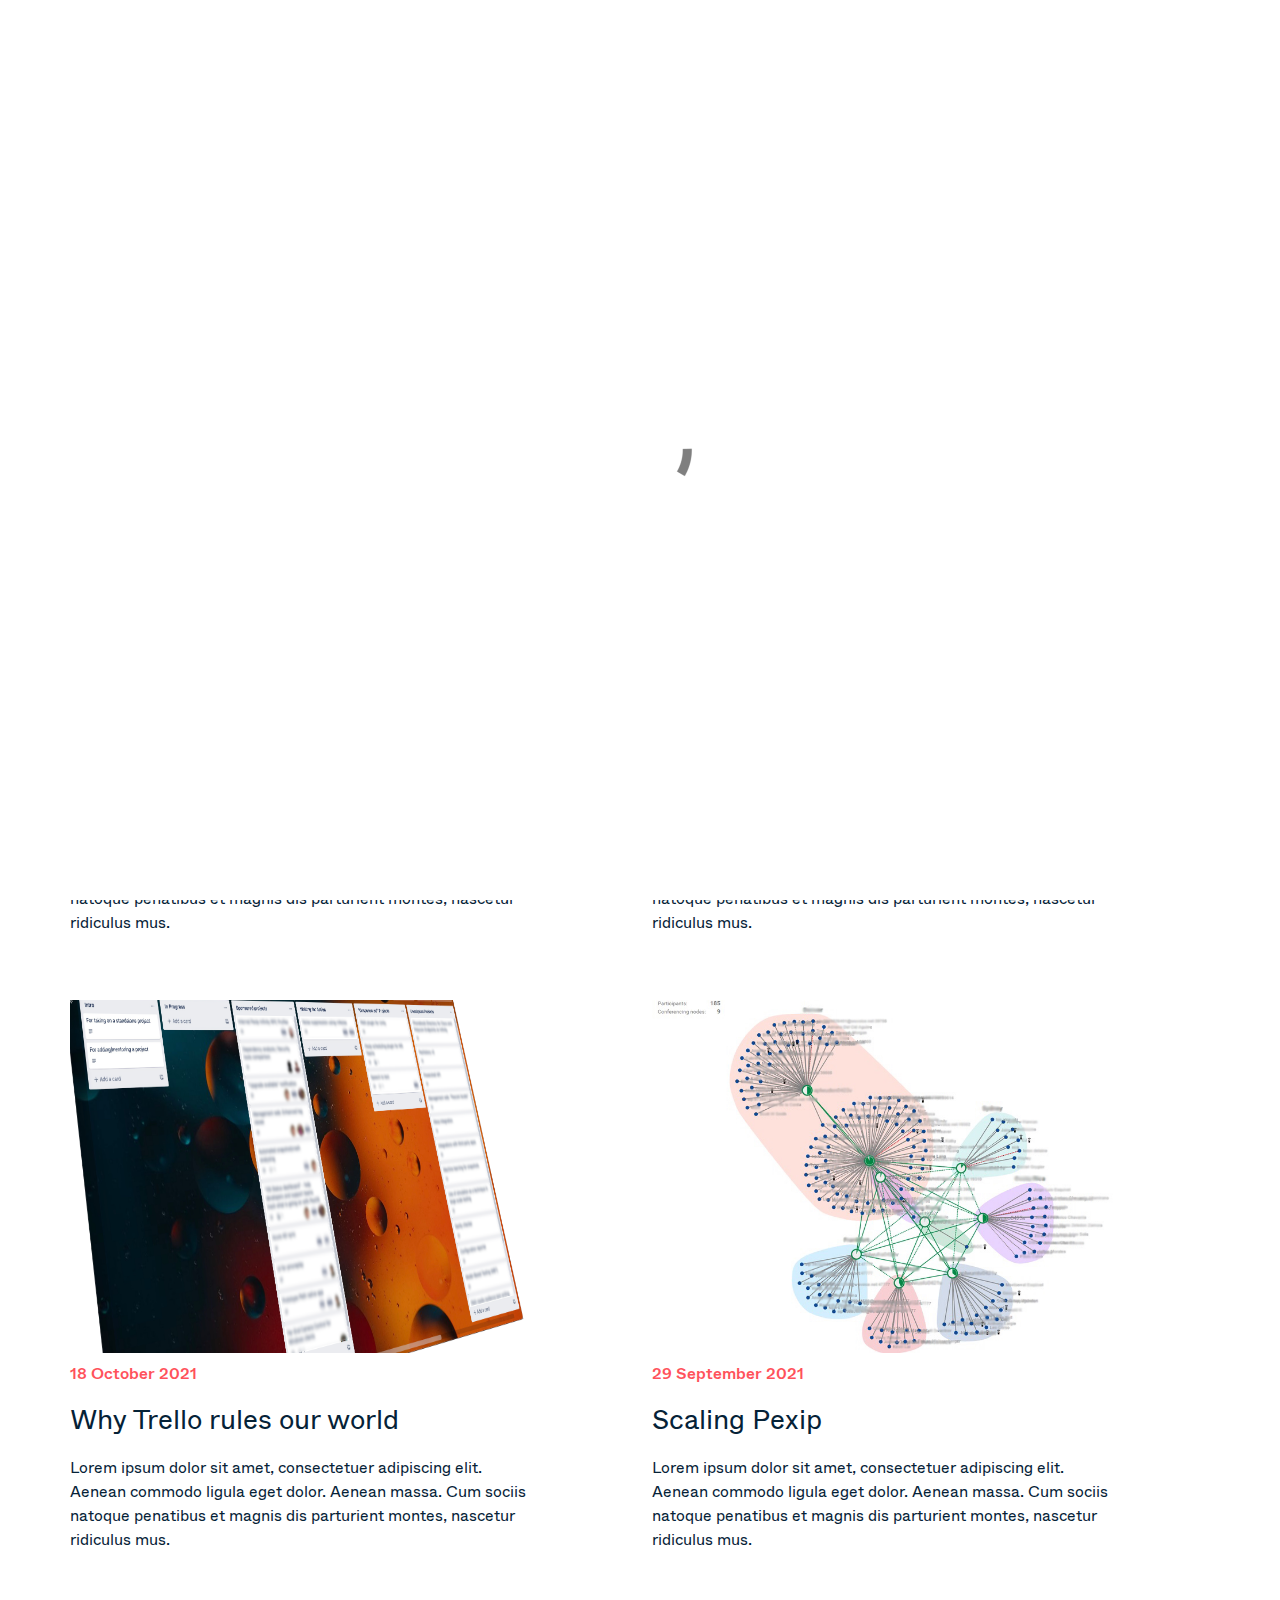
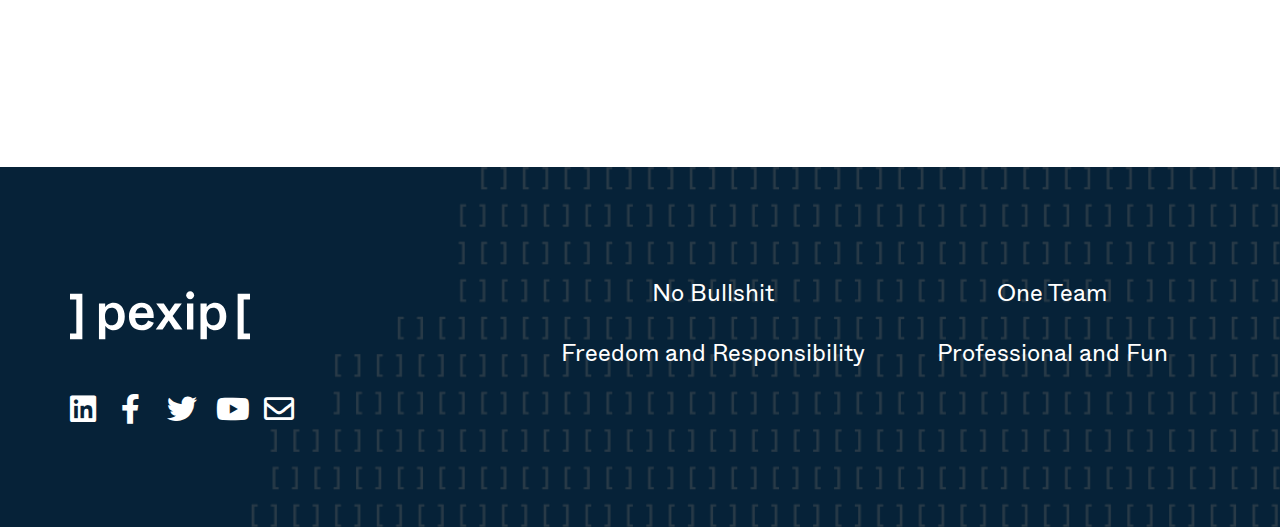
==== commit 563ffaa5: "Add blog dates. Adjust maps layout" ====
--- a/blog.html
+++ b/blog.html
@@ -9,8 +9,8 @@
 	<meta name="robots" content="index, follow">
     <link rel="shortcut icon" type="image/png" href="favicon.png">
     
-	<link rel="stylesheet" type="text/css" href="./css/bootstrap.min.css?944">
-	<link rel="stylesheet" type="text/css" href="style.css?4562">
+	<link rel="stylesheet" type="text/css" href="./css/bootstrap.min.css?6377">
+	<link rel="stylesheet" type="text/css" href="style.css?603">
 	<link rel="stylesheet" type="text/css" href="./css/all.min.css">
 	
     <title>Blog</title>
@@ -87,6 +87,9 @@
 		<div class="row voffset-md">
 			<div class="col-md-4 col-lg-5 offset-lg-0">
 				<img src="img/lazyload-ph.png" data-src="img/Pexip%20scale%20anonymized.png" class="img-fluid mx-auto d-block lazyload" alt="placeholder image" />
+				<h6 class="mg-md blog-date">
+					21 November 2021
+				</h6>
 				<h3 class="mg-md">
 					Scaling Pexip
 				</h3>
@@ -96,6 +99,9 @@
 			</div>
 			<div class="col-md-4 col-lg-5 offset-lg-1">
 				<img src="img/lazyload-ph.png" data-src="img/intern_projects.png" class="img-fluid mx-auto d-block img-intern-projec-style lazyload" alt="placeholder image" />
+				<h6 class="mg-md blog-date">
+					3 November 2021
+				</h6>
 				<h3 class="mg-md">
 					Why Trello rules our world
 				</h3>
@@ -107,6 +113,9 @@
 		<div class="row voffset-md">
 			<div class="col-md-4 col-lg-5 offset-lg-0">
 				<img src="img/lazyload-ph.png" data-src="img/intern_projects.png" class="img-fluid mx-auto d-block img-intern-projec-style lazyload" alt="placeholder image" />
+				<h6 class="mg-md blog-date">
+					18 October 2021
+				</h6>
 				<h3 class="mg-md">
 					Why Trello rules our world
 				</h3>
@@ -116,6 +125,9 @@
 			</div>
 			<div class="col-md-4 col-lg-5 offset-lg-1">
 				<img src="img/lazyload-ph.png" data-src="img/Pexip%20scale%20anonymized.png" class="img-fluid mx-auto d-block lazyload" alt="placeholder image" />
+				<h6 class="mg-md blog-date ">
+					29 September 2021
+				</h6>
 				<h3 class="mg-md">
 					Scaling Pexip
 				</h3>
@@ -220,8 +232,8 @@
 
 
 <!-- Additional JS -->
-<script src="./js/bootstrap.bundle.min.js?4199"></script>
-<script src="./js/blocs.min.js?3383"></script>
+<script src="./js/bootstrap.bundle.min.js?9025"></script>
+<script src="./js/blocs.min.js?6236"></script>
 <script src="./js/lazysizes.min.js" defer></script><!-- Additional JS END -->
 
 
--- a/style.css
+++ b/style.css
@@ -332,6 +332,10 @@
 .h1-style{
 	font-family:"Whyte-Medium";
 }
+.blog-date{
+	color:#FF525B!important;
+	font-family:"Whyte-Medium";
+}
 
 /* = Colour
 -------------------------------------------------------------- */
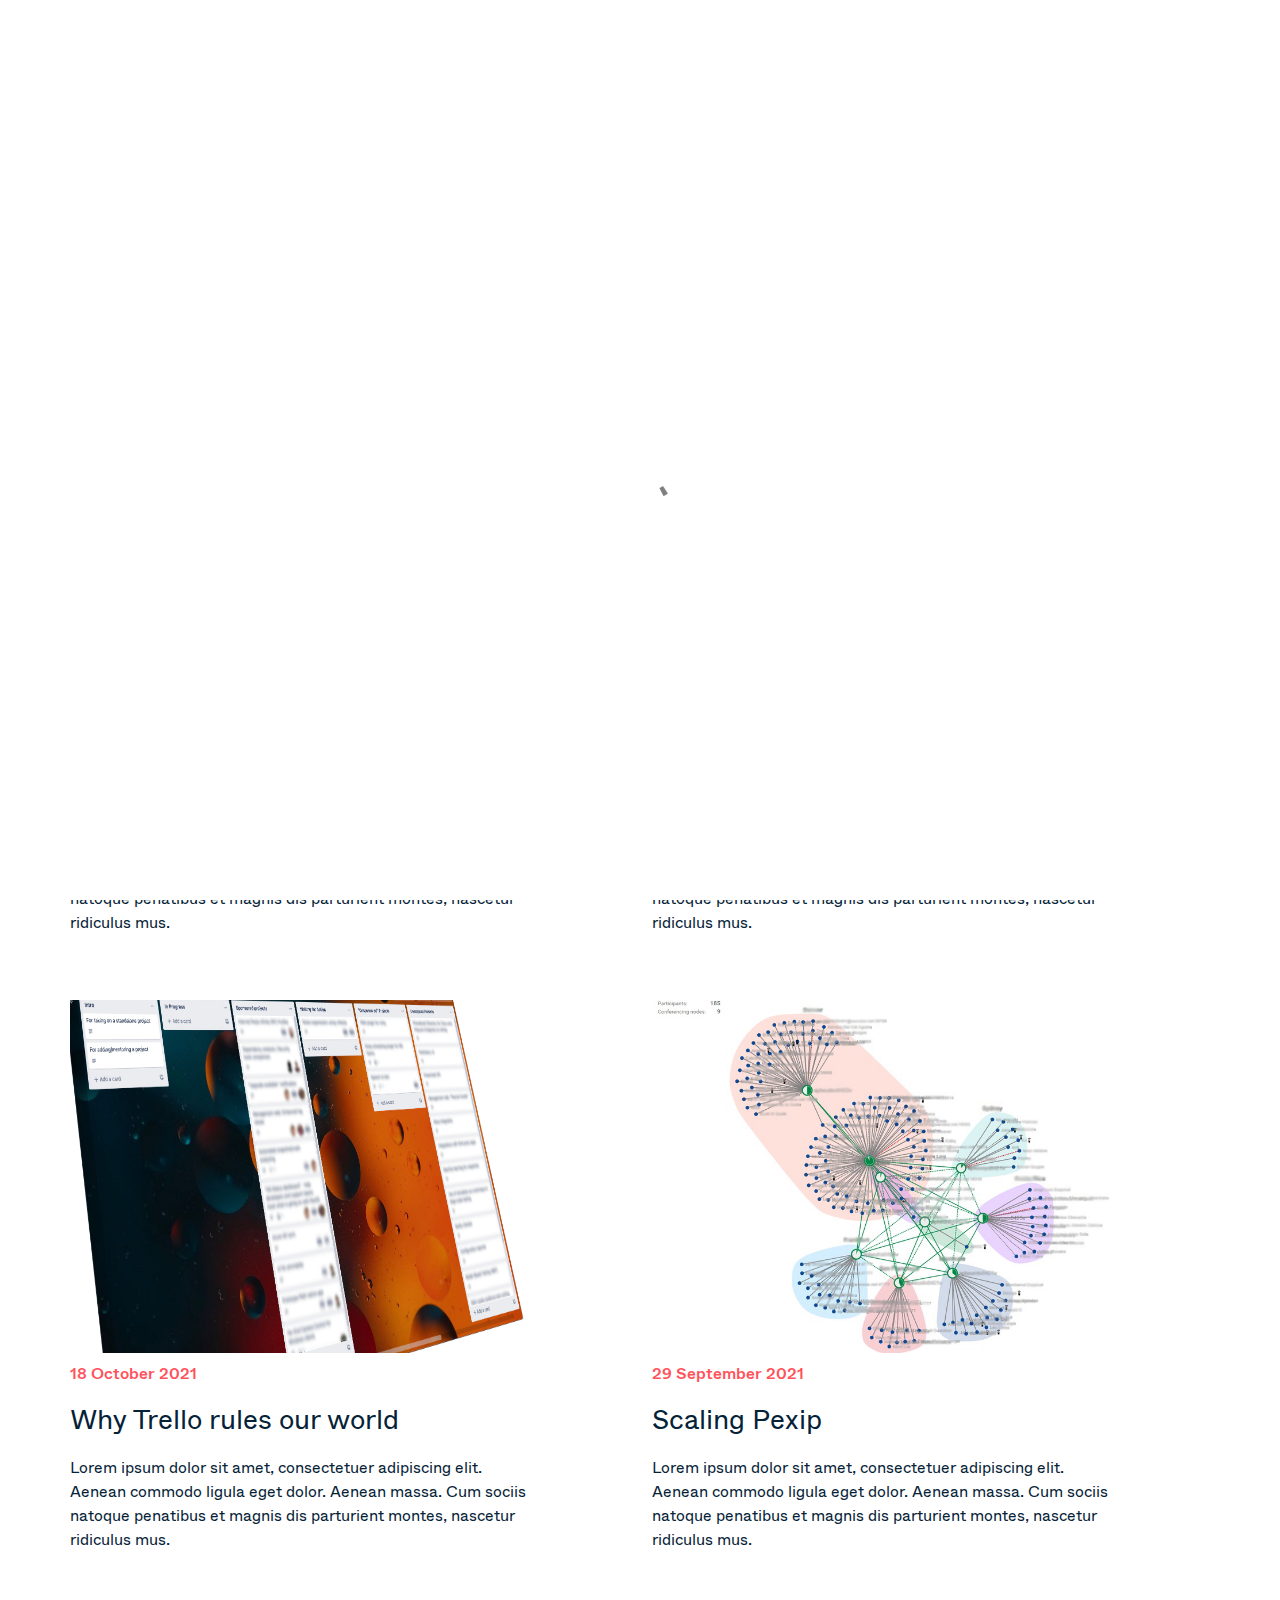
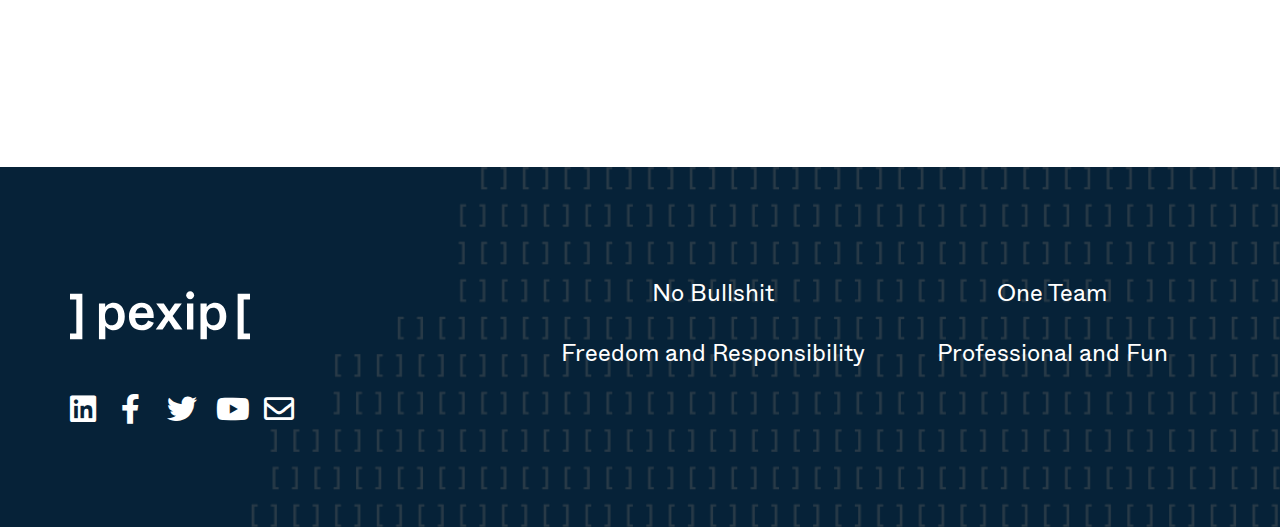
==== commit 4a2b5007: "Fix maps layout (again!)" ====
--- a/blog.html
+++ b/blog.html
@@ -9,8 +9,8 @@
 	<meta name="robots" content="index, follow">
     <link rel="shortcut icon" type="image/png" href="favicon.png">
     
-	<link rel="stylesheet" type="text/css" href="./css/bootstrap.min.css?6377">
-	<link rel="stylesheet" type="text/css" href="style.css?603">
+	<link rel="stylesheet" type="text/css" href="./css/bootstrap.min.css?6193">
+	<link rel="stylesheet" type="text/css" href="style.css?7724">
 	<link rel="stylesheet" type="text/css" href="./css/all.min.css">
 	
     <title>Blog</title>
@@ -125,7 +125,7 @@
 			</div>
 			<div class="col-md-4 col-lg-5 offset-lg-1">
 				<img src="img/lazyload-ph.png" data-src="img/Pexip%20scale%20anonymized.png" class="img-fluid mx-auto d-block lazyload" alt="placeholder image" />
-				<h6 class="mg-md blog-date ">
+				<h6 class="mg-md blog-date">
 					29 September 2021
 				</h6>
 				<h3 class="mg-md">
@@ -232,8 +232,8 @@
 
 
 <!-- Additional JS -->
-<script src="./js/bootstrap.bundle.min.js?9025"></script>
-<script src="./js/blocs.min.js?6236"></script>
+<script src="./js/bootstrap.bundle.min.js?454"></script>
+<script src="./js/blocs.min.js?6604"></script>
 <script src="./js/lazysizes.min.js" defer></script><!-- Additional JS END -->
 
 
